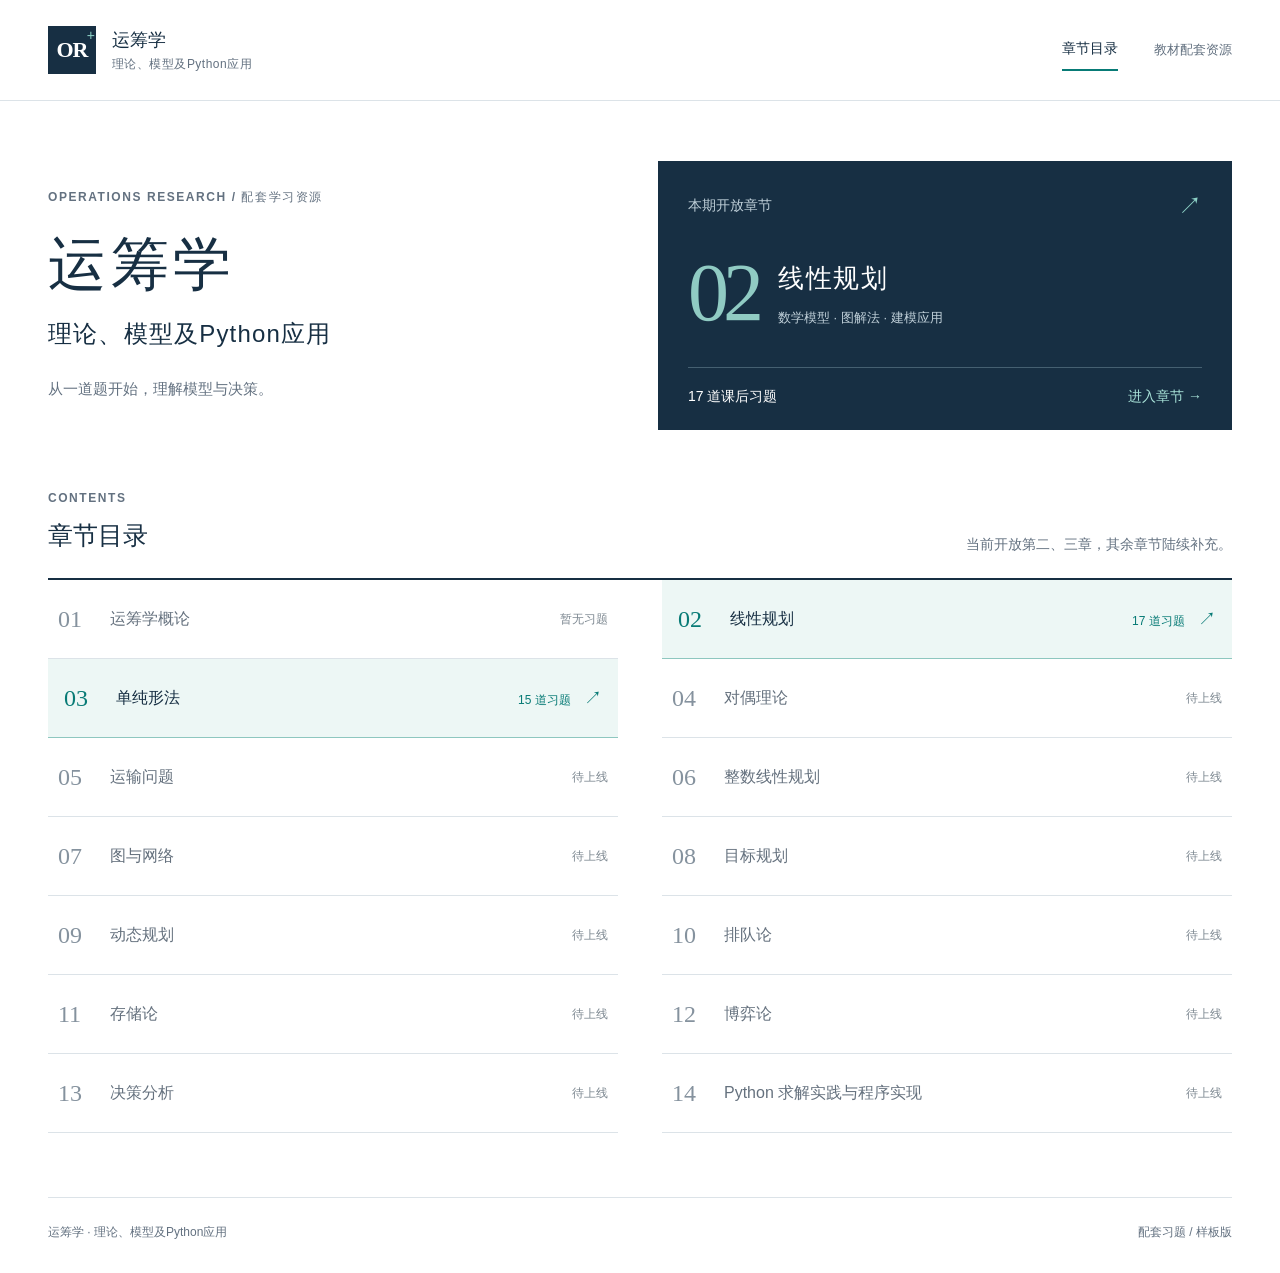
==== index.html @ 6470494b "发布运筹学教材网站初始版本" ====
<!doctype html><html lang="zh-CN"><head><meta charset="UTF-8"><meta name="viewport" content="width=device-width,initial-scale=1"><meta name="description" content="《运筹学 理论、模型及Python应用》配套习题，按章节阅读题目与数学模型。"><title>章节目录 · 运筹学配套学习资源</title><link rel="stylesheet" href="styles.css"><link rel="icon" href="favicon.svg" type="image/svg+xml"></head><body><a class="skip-link" href="#main">跳至正文</a><header class="site-header"><a class="brand" href="index.html" aria-label="返回教材首页"><span class="brand-symbol">OR<span>+</span></span><span class="brand-name">运筹学<span>理论、模型及Python应用</span></span></a><nav aria-label="主导航"><a href="index.html">章节目录</a><span class="edition">教材配套资源</span></nav></header><main id="main" class="home"><section class="intro"><div><p class="eyebrow">OPERATIONS RESEARCH / 配套学习资源</p><h1>运筹学</h1><p class="book-subtitle">理论、模型及Python应用</p><p class="intro-note">从一道题开始，理解模型与决策。</p></div><a class="featured" href="chapter-02.html"><div class="featured-top"><span>本期开放章节</span><span aria-hidden="true">↗</span></div><div class="featured-title"><span class="featured-number">02</span><div><h2>线性规划</h2><p>数学模型 · 图解法 · 建模应用</p></div></div><div class="featured-bottom"><span>17 道课后习题</span><span>进入章节 →</span></div></a></section><section class="catalog" aria-labelledby="catalog-title"><div class="section-heading"><div><span class="eyebrow">CONTENTS</span><h2 id="catalog-title">章节目录</h2></div><p>当前开放第二、三章，其余章节陆续补充。</p></div><div class="chapter-list"><div class="chapter-row unavailable"><span class="chapter-number">01</span><span class="chapter-name">运筹学概论</span><span class="row-status">暂无习题</span></div><a class="chapter-row available" href="chapter-02.html"><span class="chapter-number">02</span><span class="chapter-name">线性规划</span><span class="row-status">17 道习题 <span aria-hidden="true">↗</span></span></a><a class="chapter-row available" href="chapter-03.html"><span class="chapter-number">03</span><span class="chapter-name">单纯形法</span><span class="row-status">15 道习题 <span aria-hidden="true">↗</span></span></a><div class="chapter-row unavailable"><span class="chapter-number">04</span><span class="chapter-name">对偶理论</span><span class="row-status">待上线</span></div><div class="chapter-row unavailable"><span class="chapter-number">05</span><span class="chapter-name">运输问题</span><span class="row-status">待上线</span></div><div class="chapter-row unavailable"><span class="chapter-number">06</span><span class="chapter-name">整数线性规划</span><span class="row-status">待上线</span></div><div class="chapter-row unavailable"><span class="chapter-number">07</span><span class="chapter-name">图与网络</span><span class="row-status">待上线</span></div><div class="chapter-row unavailable"><span class="chapter-number">08</span><span class="chapter-name">目标规划</span><span class="row-status">待上线</span></div><div class="chapter-row unavailable"><span class="chapter-number">09</span><span class="chapter-name">动态规划</span><span class="row-status">待上线</span></div><div class="chapter-row unavailable"><span class="chapter-number">10</span><span class="chapter-name">排队论</span><span class="row-status">待上线</span></div><div class="chapter-row unavailable"><span class="chapter-number">11</span><span class="chapter-name">存储论</span><span class="row-status">待上线</span></div><div class="chapter-row unavailable"><span class="chapter-number">12</span><span class="chapter-name">博弈论</span><span class="row-status">待上线</span></div><div class="chapter-row unavailable"><span class="chapter-number">13</span><span class="chapter-name">决策分析</span><span class="row-status">待上线</span></div><div class="chapter-row unavailable"><span class="chapter-number">14</span><span class="chapter-name">Python 求解实践与程序实现</span><span class="row-status">待上线</span></div></div></section></main><footer class="site-footer"><span>运筹学 · 理论、模型及Python应用</span><span>配套习题 / 样板版</span></footer></body></html>
---- styles.css ----
:root{--ink:#172f43;--muted:#637180;--accent:#087b76;--line:#dce3e8;--surface:#f3f6f8;--paper:#fff;font-family:Inter,"Segoe UI","Microsoft YaHei","PingFang SC",sans-serif;color:var(--ink);background:var(--paper);font-synthesis:none;line-height:1.65}*{box-sizing:border-box}body{margin:0}a{color:inherit;text-decoration:none}button,select{font:inherit}a:focus-visible,select:focus-visible,[tabindex]:focus-visible{outline:3px solid #16a49a;outline-offset:5px}::selection{background:#d3eee9}p,h1,h2{margin:0}a,select{-webkit-tap-highlight-color:transparent}[hidden]{display:none!important}.skip-link{position:fixed;top:-100px;left:20px;z-index:100;background:var(--ink);color:white;padding:12px}.skip-link:focus{top:12px}.site-header{max-width:1280px;margin:auto;padding:26px 48px;display:flex;align-items:center;justify-content:space-between;border-bottom:1px solid var(--line);gap:20px}.brand{display:flex;align-items:center;gap:16px}.brand-symbol{background:var(--ink);color:white;width:48px;height:48px;display:flex;align-items:center;justify-content:center;position:relative;font:bold 22px Georgia,serif;letter-spacing:-1px}.brand-symbol>span{position:absolute;right:2px;top:1px;color:#8dd2c7;font:14px sans-serif}.brand-name{font-size:18px;font-weight:700;line-height:1.45}.brand-name>span{display:block;font-size:12px;letter-spacing:.04em;font-weight:400;color:var(--muted);margin-top:3px}.site-header nav{display:flex;align-items:center;gap:36px;font-size:14px}.site-header nav a{padding:8px 0;border-bottom:2px solid var(--accent)}.edition{color:var(--muted);font-size:13px}.home,.chapter-page{max-width:1184px;padding:0 0 64px;margin:auto}.intro{padding:60px 0 54px;display:grid;grid-template-columns:1fr 1fr;gap:68px;align-items:center}.eyebrow{font-size:12px;font-weight:600;letter-spacing:.13em;color:var(--muted)}.intro h1{font-size:58px;letter-spacing:.08em;font-family:"Songti SC","SimSun",serif;line-height:1.2;margin:22px 0 14px}.book-subtitle{font-size:24px;letter-spacing:.05em}.intro-note{margin-top:24px;color:var(--muted);font-size:15px}.featured{background:var(--ink);color:white;padding:25px 30px 22px;display:block;transition:background .2s,transform .2s}.featured:hover{background:#213f55;transform:translateY(-2px)}.featured-top,.featured-bottom{display:flex;justify-content:space-between;align-items:center;font-size:14px}.featured-top{color:#c0d0d9}.featured-top>span:last-child{font-size:24px;color:#8dd2c7}.featured-title{display:flex;gap:24px;align-items:center;padding:26px 0 33px}.featured-number{font:96px/1 Georgia,serif;color:#90cbc3;letter-spacing:-6px}.featured h2{font-size:29px;letter-spacing:.06em}.featured-title p{font-size:13px;color:#c0d0d9;margin-top:7px}.featured-bottom{border-top:1px solid #456071;padding-top:17px}.featured-bottom>span:last-child{color:#a8e2d8}.section-heading{display:flex;align-items:flex-end;justify-content:space-between;margin-bottom:22px;gap:20px}.section-heading h2{font-size:25px;margin-top:5px}.section-heading p{font-size:14px;color:var(--muted)}.chapter-list{display:grid;grid-template-columns:1fr 1fr;border-top:2px solid var(--ink);column-gap:44px}.chapter-row{display:flex;align-items:center;gap:20px;min-height:79px;border-bottom:1px solid var(--line);padding:18px 10px;line-height:1.4}.chapter-number{font:24px Georgia,serif;color:#85929e;min-width:32px}.chapter-name{font-size:16px;flex:1}.row-status{font-size:12px;color:#7d8891;white-space:nowrap}.available{background:#edf7f5;border-bottom-color:#8ec7bf;padding-left:16px;padding-right:16px}.available .chapter-number,.available .row-status{color:var(--accent)}.available .chapter-name{font-weight:700}.available:hover{background:#e0f0ec}.row-status>span{margin-left:10px;font-size:18px}.unavailable{color:#65717e}.site-footer{max-width:1184px;margin:auto;border-top:1px solid var(--line);padding:25px 0 30px;display:flex;justify-content:space-between;gap:20px;font-size:12px;color:var(--muted)}.breadcrumb{display:flex;gap:14px;font-size:13px;color:var(--muted);padding-top:25px}.breadcrumb a:hover{color:var(--accent)}.chapter-intro{display:flex;justify-content:space-between;align-items:center;padding:28px 0 30px;border-bottom:2px solid var(--ink);margin-bottom:34px}.chapter-intro h1{font-size:40px;letter-spacing:.07em;line-height:1.4;margin:9px 0}.chapter-intro p:last-child{font-size:14px;color:var(--muted)}.chapter-intro p>span{margin:0 9px}.chapter-watermark{font:104px/1 Georgia,serif;color:#dee7ea;letter-spacing:-5px;padding-right:16px}.reading-layout{display:grid;grid-template-columns:248px minmax(0,1fr);gap:46px;align-items:start}.exercise-sidebar{position:sticky;top:24px;background:var(--surface);padding:22px 14px 15px}.sidebar-heading{display:flex;align-items:center;justify-content:space-between;padding:0 10px 17px;border-bottom:1px solid var(--line);margin-bottom:10px}.sidebar-heading h2{font-size:15px}.sidebar-heading>span{font-size:12px;color:var(--muted)}.exercise-sidebar nav{display:grid;gap:2px;max-height:calc(100vh - 160px);overflow-y:auto}.exercise-sidebar a{display:flex;align-items:center;gap:12px;font-size:14px;padding:9px 10px;border-left:2px solid transparent}.exercise-sidebar a>span{font-size:12px;color:#7a8791;font-variant-numeric:tabular-nums}.exercise-sidebar a:hover{background:#e8eef0}.exercise-sidebar a.active{background:white;border-left-color:var(--accent);color:var(--accent);font-weight:600}.exercise-sidebar a.active>span{color:var(--accent)}.reading-main{min-width:0;scroll-margin-top:28px}.question-heading{padding:4px 0 25px;border-bottom:1px solid var(--line)}.question-heading h2{font-size:25px;line-height:1.6;margin-top:10px;letter-spacing:.01em}.question-heading h2>span{font-size:14px;color:var(--accent);background:#eaf5f2;padding:5px 9px;margin-right:14px;vertical-align:middle;font-weight:500;white-space:nowrap}.question-body{padding:22px 0 26px;font-size:17px;line-height:1.95;overflow-wrap:break-word}.question-body p{margin-bottom:18px}.question-body p:last-child{margin-bottom:0}.math-inline{display:inline-block;vertical-align:middle;max-width:100%}.math-display{display:block;text-align:center;margin:18px 0;overflow-x:auto;overflow-y:hidden;padding:14px 12px;background:#f7f9fa;max-width:100%;font-size:1em}.math-display>span{display:inline-block;min-width:max-content}.math mjx-container{margin:0!important}.math-inline svg{max-width:100%}.table-scroll{overflow:auto;margin:26px 0;max-width:100%;border:1px solid var(--line);border-radius:3px}.table-scroll table{border-collapse:collapse;width:100%;min-width:440px;font-size:14px;line-height:1.7}.table-scroll caption{text-align:left;font-weight:600;padding:14px 17px;background:#f0f4f6;border-bottom:1px solid var(--line);color:var(--ink);caption-side:top}.table-scroll th{text-align:left;background:#f7f9fa;font-weight:600}.table-scroll th,.table-scroll td{padding:12px 15px;border-bottom:1px solid var(--line);min-width:80px}.table-scroll tr:last-child td{border-bottom:0}.table-scroll tbody tr:nth-child(even){background:#fbfcfd}.answer-pending{padding:22px 24px;background:var(--surface);display:flex;gap:16px;align-items:center;border-left:3px solid #c3d1d9;margin:12px 0 28px}.answer-pending strong{font-size:15px;font-weight:600}.answer-pending p{font-size:13px;color:var(--muted);margin-top:3px}.answer-icon{font-size:28px;color:#8094a2;line-height:1}.question-pagination{border-top:1px solid var(--line);padding-top:24px;display:grid;grid-template-columns:1fr auto 1fr;align-items:center;font-size:14px;gap:15px}.question-pagination a{padding:10px 16px;border:1px solid var(--line);width:max-content;transition:background .15s}.question-pagination a:hover{background:var(--ink);color:white}.question-pagination #previous{grid-column:1}.question-pagination #position{grid-column:2;color:var(--muted);font-size:13px;grid-row:1}.question-pagination #next{grid-column:3;justify-self:end;grid-row:1}.mobile-jump{display:none}.question:not([hidden])~.question:not([hidden]){margin-top:50px}@media(min-width:1500px){.home,.chapter-page,.site-footer{max-width:1200px}}@media(max-width:1280px){.home,.chapter-page,.site-footer{margin-left:48px;margin-right:48px}.intro{gap:36px}.featured-number{font-size:82px}.featured h2{font-size:26px}.featured-title{gap:20px}.reading-layout{gap:32px}}@media(max-width:900px){.site-header{padding:20px 28px}.home,.chapter-page,.site-footer{margin-left:28px;margin-right:28px}.intro{gap:28px}.intro h1{font-size:46px}.book-subtitle{font-size:19px}.featured{padding:20px}.featured-number{font-size:62px}.featured h2{font-size:22px}.featured-title{gap:18px}.featured-title p{max-width:140px}.chapter-list{column-gap:26px}.reading-layout{grid-template-columns:200px minmax(0,1fr);gap:25px}.exercise-sidebar{padding:18px 8px}.exercise-sidebar a{font-size:13px;padding:10px 7px;gap:8px}.question-heading h2{font-size:22px}.question-heading h2>span{display:block;width:max-content;margin:0 0 10px}}@media(max-width:680px){.site-header{padding:18px 20px;gap:12px}.brand{gap:10px}.brand-symbol{width:40px;height:40px;font-size:20px}.brand-name{font-size:16px}.brand-name>span{font-size:11px;letter-spacing:0}.site-header nav{gap:0;font-size:13px}.edition{display:none}.home,.chapter-page,.site-footer{margin-left:20px;margin-right:20px}.intro{grid-template-columns:1fr;padding:32px 0;gap:28px}.eyebrow{font-size:11px;letter-spacing:.08em}.intro h1{font-size:45px;margin-top:17px;margin-bottom:12px}.book-subtitle{font-size:20px}.intro-note{margin-top:16px;font-size:14px}.featured{padding:21px 24px}.featured-title{padding:16px 0 23px;gap:25px}.featured-number{font-size:74px}.featured-title p{max-width:none}.featured h2{font-size:27px}.featured-top,.featured-bottom{font-size:13px}.section-heading{display:block;margin-top:5px}.section-heading h2{font-size:23px}.section-heading p{font-size:13px;margin-top:9px}.chapter-list{grid-template-columns:1fr}.chapter-row{min-height:74px;gap:16px}.chapter-name{font-size:15px}.site-footer{flex-direction:column;gap:5px;padding:22px 0}.chapter-intro{padding:23px 0;margin-bottom:22px}.chapter-intro h1{font-size:32px}.chapter-watermark{font-size:82px}.reading-layout{display:block}.exercise-sidebar{display:none}.mobile-jump{display:flex;align-items:center;gap:15px;margin:0 0 24px;padding:13px 15px;background:var(--surface)}.mobile-jump label{font-size:13px;white-space:nowrap;color:var(--muted)}.mobile-jump select{min-width:0;width:100%;background:white;color:var(--ink);border:1px solid #bdccd5;padding:10px 9px;border-radius:3px;font-size:14px}.question-heading h2{font-size:23px}.question-heading h2>span{display:inline-block;font-size:12px;margin:0 10px 0 0;padding:4px 7px}.question-heading{padding-bottom:19px}.question-body{font-size:16px;padding-top:22px;line-height:1.95}.math-display{padding:14px 5px;font-size:.94em}.table-scroll{margin:22px 0}.table-scroll th,.table-scroll td{padding:11px 13px}.answer-pending{padding:17px 18px}.question-pagination a{padding:10px 12px}.home,.chapter-page{padding-bottom:42px}}@media(prefers-reduced-motion:reduce){*{transition:none!important;scroll-behavior:auto!important}}@media print{.site-header,.site-footer,.exercise-sidebar,.mobile-jump,.question-pagination,.breadcrumb,.skip-link{display:none!important}.chapter-page{margin:0}.reading-layout{display:block}.question[hidden]{display:block!important}.question{break-before:page}.math-display{background:none}.table-scroll{overflow:visible}.chapter-intro{border:0}.answer-pending{display:none}}
.exercise-figure{margin:24px 0;text-align:center}.exercise-figure img{display:block;width:100%;max-width:520px;height:auto;margin:auto}.exercise-figure figcaption{font-size:14px;color:var(--muted);margin-top:12px}.table-scroll td[rowspan]{vertical-align:middle}.table-scroll th{font-weight:600}
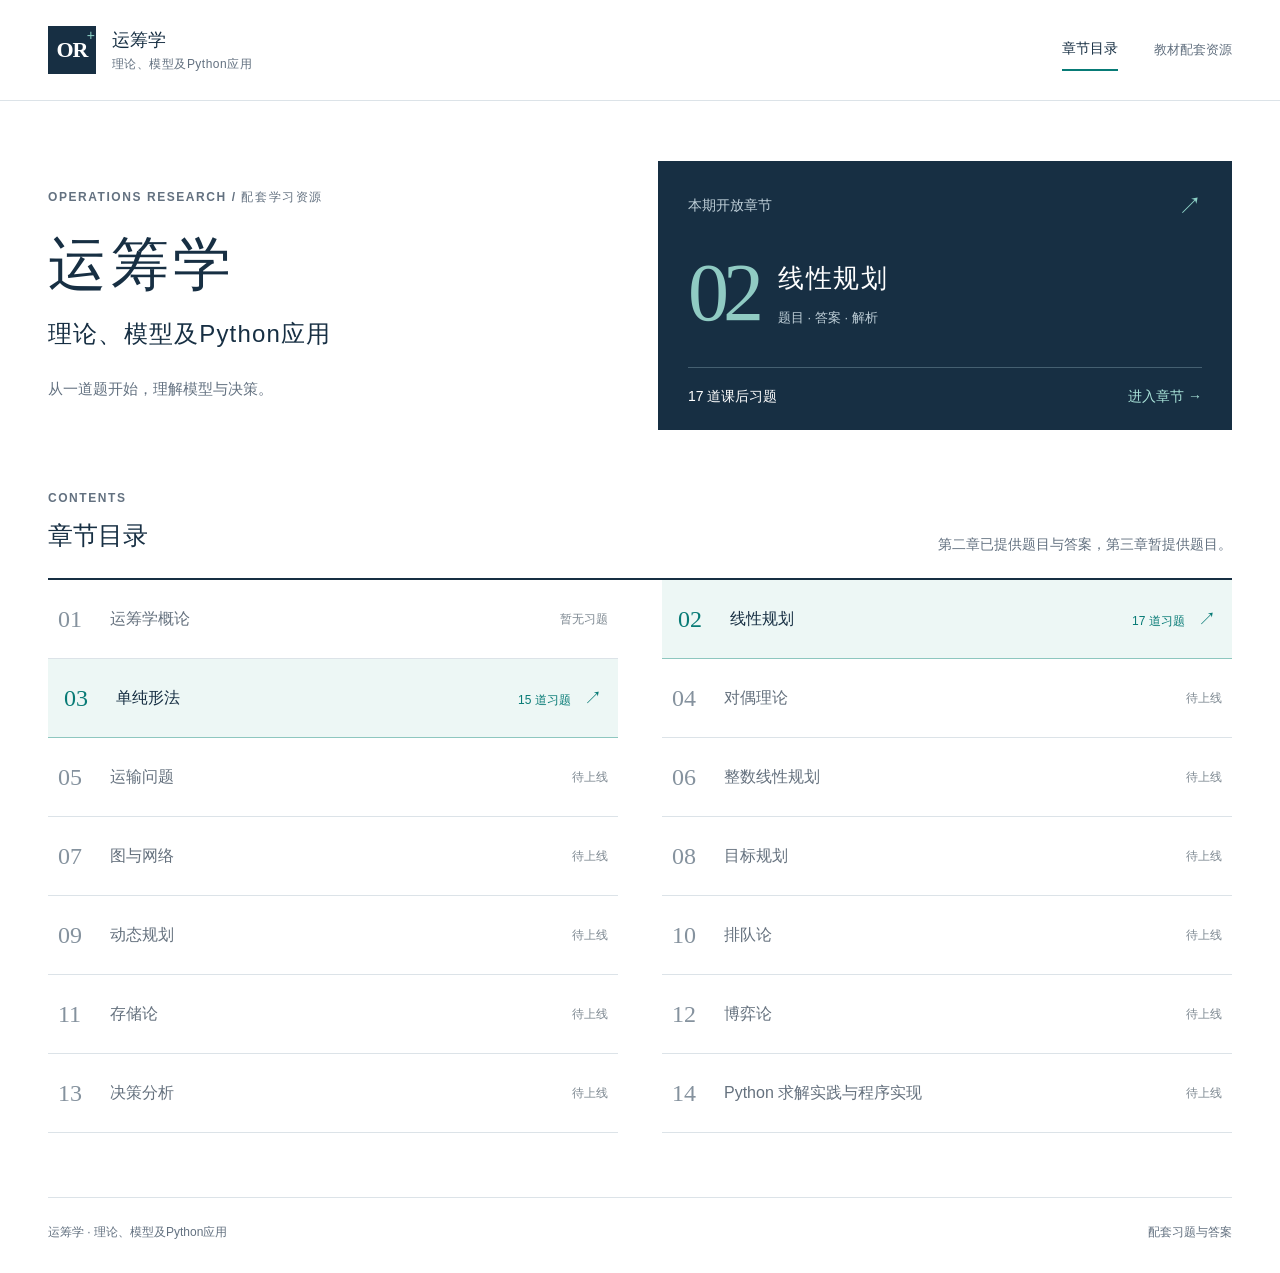
==== commit 26a7d88e: "Add files via upload" ====
--- a/index.html
+++ b/index.html
@@ -1 +1 @@
-<!doctype html><html lang="zh-CN"><head><meta charset="UTF-8"><meta name="viewport" content="width=device-width,initial-scale=1"><meta name="description" content="《运筹学 理论、模型及Python应用》配套习题，按章节阅读题目与数学模型。"><title>章节目录 · 运筹学配套学习资源</title><link rel="stylesheet" href="styles.css"><link rel="icon" href="favicon.svg" type="image/svg+xml"></head><body><a class="skip-link" href="#main">跳至正文</a><header class="site-header"><a class="brand" href="index.html" aria-label="返回教材首页"><span class="brand-symbol">OR<span>+</span></span><span class="brand-name">运筹学<span>理论、模型及Python应用</span></span></a><nav aria-label="主导航"><a href="index.html">章节目录</a><span class="edition">教材配套资源</span></nav></header><main id="main" class="home"><section class="intro"><div><p class="eyebrow">OPERATIONS RESEARCH / 配套学习资源</p><h1>运筹学</h1><p class="book-subtitle">理论、模型及Python应用</p><p class="intro-note">从一道题开始，理解模型与决策。</p></div><a class="featured" href="chapter-02.html"><div class="featured-top"><span>本期开放章节</span><span aria-hidden="true">↗</span></div><div class="featured-title"><span class="featured-number">02</span><div><h2>线性规划</h2><p>数学模型 · 图解法 · 建模应用</p></div></div><div class="featured-bottom"><span>17 道课后习题</span><span>进入章节 →</span></div></a></section><section class="catalog" aria-labelledby="catalog-title"><div class="section-heading"><div><span class="eyebrow">CONTENTS</span><h2 id="catalog-title">章节目录</h2></div><p>当前开放第二、三章，其余章节陆续补充。</p></div><div class="chapter-list"><div class="chapter-row unavailable"><span class="chapter-number">01</span><span class="chapter-name">运筹学概论</span><span class="row-status">暂无习题</span></div><a class="chapter-row available" href="chapter-02.html"><span class="chapter-number">02</span><span class="chapter-name">线性规划</span><span class="row-status">17 道习题 <span aria-hidden="true">↗</span></span></a><a class="chapter-row available" href="chapter-03.html"><span class="chapter-number">03</span><span class="chapter-name">单纯形法</span><span class="row-status">15 道习题 <span aria-hidden="true">↗</span></span></a><div class="chapter-row unavailable"><span class="chapter-number">04</span><span class="chapter-name">对偶理论</span><span class="row-status">待上线</span></div><div class="chapter-row unavailable"><span class="chapter-number">05</span><span class="chapter-name">运输问题</span><span class="row-status">待上线</span></div><div class="chapter-row unavailable"><span class="chapter-number">06</span><span class="chapter-name">整数线性规划</span><span class="row-status">待上线</span></div><div class="chapter-row unavailable"><span class="chapter-number">07</span><span class="chapter-name">图与网络</span><span class="row-status">待上线</span></div><div class="chapter-row unavailable"><span class="chapter-number">08</span><span class="chapter-name">目标规划</span><span class="row-status">待上线</span></div><div class="chapter-row unavailable"><span class="chapter-number">09</span><span class="chapter-name">动态规划</span><span class="row-status">待上线</span></div><div class="chapter-row unavailable"><span class="chapter-number">10</span><span class="chapter-name">排队论</span><span class="row-status">待上线</span></div><div class="chapter-row unavailable"><span class="chapter-number">11</span><span class="chapter-name">存储论</span><span class="row-status">待上线</span></div><div class="chapter-row unavailable"><span class="chapter-number">12</span><span class="chapter-name">博弈论</span><span class="row-status">待上线</span></div><div class="chapter-row unavailable"><span class="chapter-number">13</span><span class="chapter-name">决策分析</span><span class="row-status">待上线</span></div><div class="chapter-row unavailable"><span class="chapter-number">14</span><span class="chapter-name">Python 求解实践与程序实现</span><span class="row-status">待上线</span></div></div></section></main><footer class="site-footer"><span>运筹学 · 理论、模型及Python应用</span><span>配套习题 / 样板版</span></footer></body></html>+<!doctype html><html lang="zh-CN"><head><meta charset="UTF-8"><meta name="viewport" content="width=device-width,initial-scale=1"><meta name="description" content="《运筹学 理论、模型及Python应用》配套习题与答案解析。"><title>章节目录 · 运筹学配套学习资源</title><link rel="stylesheet" href="styles.css"><link rel="icon" href="favicon.svg" type="image/svg+xml"></head><body><a class="skip-link" href="#main">跳至正文</a><header class="site-header"><a class="brand" href="index.html" aria-label="返回教材首页"><span class="brand-symbol">OR<span>+</span></span><span class="brand-name">运筹学<span>理论、模型及Python应用</span></span></a><nav aria-label="主导航"><a href="index.html">章节目录</a><span class="edition">教材配套资源</span></nav></header><main id="main" class="home"><section class="intro"><div><p class="eyebrow">OPERATIONS RESEARCH / 配套学习资源</p><h1>运筹学</h1><p class="book-subtitle">理论、模型及Python应用</p><p class="intro-note">从一道题开始，理解模型与决策。</p></div><a class="featured" href="chapter-02.html"><div class="featured-top"><span>本期开放章节</span><span aria-hidden="true">↗</span></div><div class="featured-title"><span class="featured-number">02</span><div><h2>线性规划</h2><p>题目 · 答案 · 解析</p></div></div><div class="featured-bottom"><span>17 道课后习题</span><span>进入章节 →</span></div></a></section><section class="catalog" aria-labelledby="catalog-title"><div class="section-heading"><div><span class="eyebrow">CONTENTS</span><h2 id="catalog-title">章节目录</h2></div><p>第二章已提供题目与答案，第三章暂提供题目。</p></div><div class="chapter-list"><div class="chapter-row unavailable"><span class="chapter-number">01</span><span class="chapter-name">运筹学概论</span><span class="row-status">暂无习题</span></div><a class="chapter-row available" href="chapter-02.html"><span class="chapter-number">02</span><span class="chapter-name">线性规划</span><span class="row-status">17 道习题 <span aria-hidden="true">↗</span></span></a><a class="chapter-row available" href="chapter-03.html"><span class="chapter-number">03</span><span class="chapter-name">单纯形法</span><span class="row-status">15 道习题 <span aria-hidden="true">↗</span></span></a><div class="chapter-row unavailable"><span class="chapter-number">04</span><span class="chapter-name">对偶理论</span><span class="row-status">待上线</span></div><div class="chapter-row unavailable"><span class="chapter-number">05</span><span class="chapter-name">运输问题</span><span class="row-status">待上线</span></div><div class="chapter-row unavailable"><span class="chapter-number">06</span><span class="chapter-name">整数线性规划</span><span class="row-status">待上线</span></div><div class="chapter-row unavailable"><span class="chapter-number">07</span><span class="chapter-name">图与网络</span><span class="row-status">待上线</span></div><div class="chapter-row unavailable"><span class="chapter-number">08</span><span class="chapter-name">目标规划</span><span class="row-status">待上线</span></div><div class="chapter-row unavailable"><span class="chapter-number">09</span><span class="chapter-name">动态规划</span><span class="row-status">待上线</span></div><div class="chapter-row unavailable"><span class="chapter-number">10</span><span class="chapter-name">排队论</span><span class="row-status">待上线</span></div><div class="chapter-row unavailable"><span class="chapter-number">11</span><span class="chapter-name">存储论</span><span class="row-status">待上线</span></div><div class="chapter-row unavailable"><span class="chapter-number">12</span><span class="chapter-name">博弈论</span><span class="row-status">待上线</span></div><div class="chapter-row unavailable"><span class="chapter-number">13</span><span class="chapter-name">决策分析</span><span class="row-status">待上线</span></div><div class="chapter-row unavailable"><span class="chapter-number">14</span><span class="chapter-name">Python 求解实践与程序实现</span><span class="row-status">待上线</span></div></div></section></main><footer class="site-footer"><span>运筹学 · 理论、模型及Python应用</span><span>配套习题与答案</span></footer></body></html>
--- a/styles.css
+++ b/styles.css
@@ -1,2 +1,5 @@
 :root{--ink:#172f43;--muted:#637180;--accent:#087b76;--line:#dce3e8;--surface:#f3f6f8;--paper:#fff;font-family:Inter,"Segoe UI","Microsoft YaHei","PingFang SC",sans-serif;color:var(--ink);background:var(--paper);font-synthesis:none;line-height:1.65}*{box-sizing:border-box}body{margin:0}a{color:inherit;text-decoration:none}button,select{font:inherit}a:focus-visible,select:focus-visible,[tabindex]:focus-visible{outline:3px solid #16a49a;outline-offset:5px}::selection{background:#d3eee9}p,h1,h2{margin:0}a,select{-webkit-tap-highlight-color:transparent}[hidden]{display:none!important}.skip-link{position:fixed;top:-100px;left:20px;z-index:100;background:var(--ink);color:white;padding:12px}.skip-link:focus{top:12px}.site-header{max-width:1280px;margin:auto;padding:26px 48px;display:flex;align-items:center;justify-content:space-between;border-bottom:1px solid var(--line);gap:20px}.brand{display:flex;align-items:center;gap:16px}.brand-symbol{background:var(--ink);color:white;width:48px;height:48px;display:flex;align-items:center;justify-content:center;position:relative;font:bold 22px Georgia,serif;letter-spacing:-1px}.brand-symbol>span{position:absolute;right:2px;top:1px;color:#8dd2c7;font:14px sans-serif}.brand-name{font-size:18px;font-weight:700;line-height:1.45}.brand-name>span{display:block;font-size:12px;letter-spacing:.04em;font-weight:400;color:var(--muted);margin-top:3px}.site-header nav{display:flex;align-items:center;gap:36px;font-size:14px}.site-header nav a{padding:8px 0;border-bottom:2px solid var(--accent)}.edition{color:var(--muted);font-size:13px}.home,.chapter-page{max-width:1184px;padding:0 0 64px;margin:auto}.intro{padding:60px 0 54px;display:grid;grid-template-columns:1fr 1fr;gap:68px;align-items:center}.eyebrow{font-size:12px;font-weight:600;letter-spacing:.13em;color:var(--muted)}.intro h1{font-size:58px;letter-spacing:.08em;font-family:"Songti SC","SimSun",serif;line-height:1.2;margin:22px 0 14px}.book-subtitle{font-size:24px;letter-spacing:.05em}.intro-note{margin-top:24px;color:var(--muted);font-size:15px}.featured{background:var(--ink);color:white;padding:25px 30px 22px;display:block;transition:background .2s,transform .2s}.featured:hover{background:#213f55;transform:translateY(-2px)}.featured-top,.featured-bottom{display:flex;justify-content:space-between;align-items:center;font-size:14px}.featured-top{color:#c0d0d9}.featured-top>span:last-child{font-size:24px;color:#8dd2c7}.featured-title{display:flex;gap:24px;align-items:center;padding:26px 0 33px}.featured-number{font:96px/1 Georgia,serif;color:#90cbc3;letter-spacing:-6px}.featured h2{font-size:29px;letter-spacing:.06em}.featured-title p{font-size:13px;color:#c0d0d9;margin-top:7px}.featured-bottom{border-top:1px solid #456071;padding-top:17px}.featured-bottom>span:last-child{color:#a8e2d8}.section-heading{display:flex;align-items:flex-end;justify-content:space-between;margin-bottom:22px;gap:20px}.section-heading h2{font-size:25px;margin-top:5px}.section-heading p{font-size:14px;color:var(--muted)}.chapter-list{display:grid;grid-template-columns:1fr 1fr;border-top:2px solid var(--ink);column-gap:44px}.chapter-row{display:flex;align-items:center;gap:20px;min-height:79px;border-bottom:1px solid var(--line);padding:18px 10px;line-height:1.4}.chapter-number{font:24px Georgia,serif;color:#85929e;min-width:32px}.chapter-name{font-size:16px;flex:1}.row-status{font-size:12px;color:#7d8891;white-space:nowrap}.available{background:#edf7f5;border-bottom-color:#8ec7bf;padding-left:16px;padding-right:16px}.available .chapter-number,.available .row-status{color:var(--accent)}.available .chapter-name{font-weight:700}.available:hover{background:#e0f0ec}.row-status>span{margin-left:10px;font-size:18px}.unavailable{color:#65717e}.site-footer{max-width:1184px;margin:auto;border-top:1px solid var(--line);padding:25px 0 30px;display:flex;justify-content:space-between;gap:20px;font-size:12px;color:var(--muted)}.breadcrumb{display:flex;gap:14px;font-size:13px;color:var(--muted);padding-top:25px}.breadcrumb a:hover{color:var(--accent)}.chapter-intro{display:flex;justify-content:space-between;align-items:center;padding:28px 0 30px;border-bottom:2px solid var(--ink);margin-bottom:34px}.chapter-intro h1{font-size:40px;letter-spacing:.07em;line-height:1.4;margin:9px 0}.chapter-intro p:last-child{font-size:14px;color:var(--muted)}.chapter-intro p>span{margin:0 9px}.chapter-watermark{font:104px/1 Georgia,serif;color:#dee7ea;letter-spacing:-5px;padding-right:16px}.reading-layout{display:grid;grid-template-columns:248px minmax(0,1fr);gap:46px;align-items:start}.exercise-sidebar{position:sticky;top:24px;background:var(--surface);padding:22px 14px 15px}.sidebar-heading{display:flex;align-items:center;justify-content:space-between;padding:0 10px 17px;border-bottom:1px solid var(--line);margin-bottom:10px}.sidebar-heading h2{font-size:15px}.sidebar-heading>span{font-size:12px;color:var(--muted)}.exercise-sidebar nav{display:grid;gap:2px;max-height:calc(100vh - 160px);overflow-y:auto}.exercise-sidebar a{display:flex;align-items:center;gap:12px;font-size:14px;padding:9px 10px;border-left:2px solid transparent}.exercise-sidebar a>span{font-size:12px;color:#7a8791;font-variant-numeric:tabular-nums}.exercise-sidebar a:hover{background:#e8eef0}.exercise-sidebar a.active{background:white;border-left-color:var(--accent);color:var(--accent);font-weight:600}.exercise-sidebar a.active>span{color:var(--accent)}.reading-main{min-width:0;scroll-margin-top:28px}.question-heading{padding:4px 0 25px;border-bottom:1px solid var(--line)}.question-heading h2{font-size:25px;line-height:1.6;margin-top:10px;letter-spacing:.01em}.question-heading h2>span{font-size:14px;color:var(--accent);background:#eaf5f2;padding:5px 9px;margin-right:14px;vertical-align:middle;font-weight:500;white-space:nowrap}.question-body{padding:22px 0 26px;font-size:17px;line-height:1.95;overflow-wrap:break-word}.question-body p{margin-bottom:18px}.question-body p:last-child{margin-bottom:0}.math-inline{display:inline-block;vertical-align:middle;max-width:100%}.math-display{display:block;text-align:center;margin:18px 0;overflow-x:auto;overflow-y:hidden;padding:14px 12px;background:#f7f9fa;max-width:100%;font-size:1em}.math-display>span{display:inline-block;min-width:max-content}.math mjx-container{margin:0!important}.math-inline svg{max-width:100%}.table-scroll{overflow:auto;margin:26px 0;max-width:100%;border:1px solid var(--line);border-radius:3px}.table-scroll table{border-collapse:collapse;width:100%;min-width:440px;font-size:14px;line-height:1.7}.table-scroll caption{text-align:left;font-weight:600;padding:14px 17px;background:#f0f4f6;border-bottom:1px solid var(--line);color:var(--ink);caption-side:top}.table-scroll th{text-align:left;background:#f7f9fa;font-weight:600}.table-scroll th,.table-scroll td{padding:12px 15px;border-bottom:1px solid var(--line);min-width:80px}.table-scroll tr:last-child td{border-bottom:0}.table-scroll tbody tr:nth-child(even){background:#fbfcfd}.answer-pending{padding:22px 24px;background:var(--surface);display:flex;gap:16px;align-items:center;border-left:3px solid #c3d1d9;margin:12px 0 28px}.answer-pending strong{font-size:15px;font-weight:600}.answer-pending p{font-size:13px;color:var(--muted);margin-top:3px}.answer-icon{font-size:28px;color:#8094a2;line-height:1}.question-pagination{border-top:1px solid var(--line);padding-top:24px;display:grid;grid-template-columns:1fr auto 1fr;align-items:center;font-size:14px;gap:15px}.question-pagination a{padding:10px 16px;border:1px solid var(--line);width:max-content;transition:background .15s}.question-pagination a:hover{background:var(--ink);color:white}.question-pagination #previous{grid-column:1}.question-pagination #position{grid-column:2;color:var(--muted);font-size:13px;grid-row:1}.question-pagination #next{grid-column:3;justify-self:end;grid-row:1}.mobile-jump{display:none}.question:not([hidden])~.question:not([hidden]){margin-top:50px}@media(min-width:1500px){.home,.chapter-page,.site-footer{max-width:1200px}}@media(max-width:1280px){.home,.chapter-page,.site-footer{margin-left:48px;margin-right:48px}.intro{gap:36px}.featured-number{font-size:82px}.featured h2{font-size:26px}.featured-title{gap:20px}.reading-layout{gap:32px}}@media(max-width:900px){.site-header{padding:20px 28px}.home,.chapter-page,.site-footer{margin-left:28px;margin-right:28px}.intro{gap:28px}.intro h1{font-size:46px}.book-subtitle{font-size:19px}.featured{padding:20px}.featured-number{font-size:62px}.featured h2{font-size:22px}.featured-title{gap:18px}.featured-title p{max-width:140px}.chapter-list{column-gap:26px}.reading-layout{grid-template-columns:200px minmax(0,1fr);gap:25px}.exercise-sidebar{padding:18px 8px}.exercise-sidebar a{font-size:13px;padding:10px 7px;gap:8px}.question-heading h2{font-size:22px}.question-heading h2>span{display:block;width:max-content;margin:0 0 10px}}@media(max-width:680px){.site-header{padding:18px 20px;gap:12px}.brand{gap:10px}.brand-symbol{width:40px;height:40px;font-size:20px}.brand-name{font-size:16px}.brand-name>span{font-size:11px;letter-spacing:0}.site-header nav{gap:0;font-size:13px}.edition{display:none}.home,.chapter-page,.site-footer{margin-left:20px;margin-right:20px}.intro{grid-template-columns:1fr;padding:32px 0;gap:28px}.eyebrow{font-size:11px;letter-spacing:.08em}.intro h1{font-size:45px;margin-top:17px;margin-bottom:12px}.book-subtitle{font-size:20px}.intro-note{margin-top:16px;font-size:14px}.featured{padding:21px 24px}.featured-title{padding:16px 0 23px;gap:25px}.featured-number{font-size:74px}.featured-title p{max-width:none}.featured h2{font-size:27px}.featured-top,.featured-bottom{font-size:13px}.section-heading{display:block;margin-top:5px}.section-heading h2{font-size:23px}.section-heading p{font-size:13px;margin-top:9px}.chapter-list{grid-template-columns:1fr}.chapter-row{min-height:74px;gap:16px}.chapter-name{font-size:15px}.site-footer{flex-direction:column;gap:5px;padding:22px 0}.chapter-intro{padding:23px 0;margin-bottom:22px}.chapter-intro h1{font-size:32px}.chapter-watermark{font-size:82px}.reading-layout{display:block}.exercise-sidebar{display:none}.mobile-jump{display:flex;align-items:center;gap:15px;margin:0 0 24px;padding:13px 15px;background:var(--surface)}.mobile-jump label{font-size:13px;white-space:nowrap;color:var(--muted)}.mobile-jump select{min-width:0;width:100%;background:white;color:var(--ink);border:1px solid #bdccd5;padding:10px 9px;border-radius:3px;font-size:14px}.question-heading h2{font-size:23px}.question-heading h2>span{display:inline-block;font-size:12px;margin:0 10px 0 0;padding:4px 7px}.question-heading{padding-bottom:19px}.question-body{font-size:16px;padding-top:22px;line-height:1.95}.math-display{padding:14px 5px;font-size:.94em}.table-scroll{margin:22px 0}.table-scroll th,.table-scroll td{padding:11px 13px}.answer-pending{padding:17px 18px}.question-pagination a{padding:10px 12px}.home,.chapter-page{padding-bottom:42px}}@media(prefers-reduced-motion:reduce){*{transition:none!important;scroll-behavior:auto!important}}@media print{.site-header,.site-footer,.exercise-sidebar,.mobile-jump,.question-pagination,.breadcrumb,.skip-link{display:none!important}.chapter-page{margin:0}.reading-layout{display:block}.question[hidden]{display:block!important}.question{break-before:page}.math-display{background:none}.table-scroll{overflow:visible}.chapter-intro{border:0}.answer-pending{display:none}}
 .exercise-figure{margin:24px 0;text-align:center}.exercise-figure img{display:block;width:100%;max-width:520px;height:auto;margin:auto}.exercise-figure figcaption{font-size:14px;color:var(--muted);margin-top:12px}.table-scroll td[rowspan]{vertical-align:middle}.table-scroll th{font-weight:600}
+.answer-panel{margin:12px 0 30px;border:1px solid #b9d7d2;border-left:4px solid var(--accent);background:#f5faf9}.answer-panel summary{display:flex;align-items:center;justify-content:space-between;gap:18px;padding:18px 22px;cursor:pointer;list-style:none;color:var(--ink);user-select:none}.answer-panel summary::-webkit-details-marker{display:none}.answer-panel summary::after{content:"＋";font-size:21px;line-height:1;color:var(--accent)}.answer-panel[open] summary::after{content:"－"}.answer-label{font-weight:700}.answer-action{margin-left:auto;font-size:13px;color:var(--muted)}.answer-panel[open] .answer-action{display:none}.answer-body{padding:23px 24px 26px;border-top:1px solid #cfe1de;background:#fff;font-size:16px;line-height:1.9;overflow-wrap:break-word}.answer-body>p{margin:0 0 17px}.answer-body>p:last-child{margin-bottom:0}.answer-body .math-display{background:#f7faf9}.answer-body .table-scroll{margin:22px 0}.table-section td{font-weight:700;background:#eef5f4!important;color:var(--ink)}
+@media(max-width:680px){.answer-panel summary{padding:16px}.answer-body{padding:19px 16px 22px;font-size:15px}.answer-action{font-size:12px}.exercise-figure img{max-width:100%}}
+@media print{.answer-panel{border-color:#aaa}.answer-panel .answer-body{display:block!important}.answer-panel summary{padding-left:0}.answer-panel summary::after,.answer-action{display:none}}
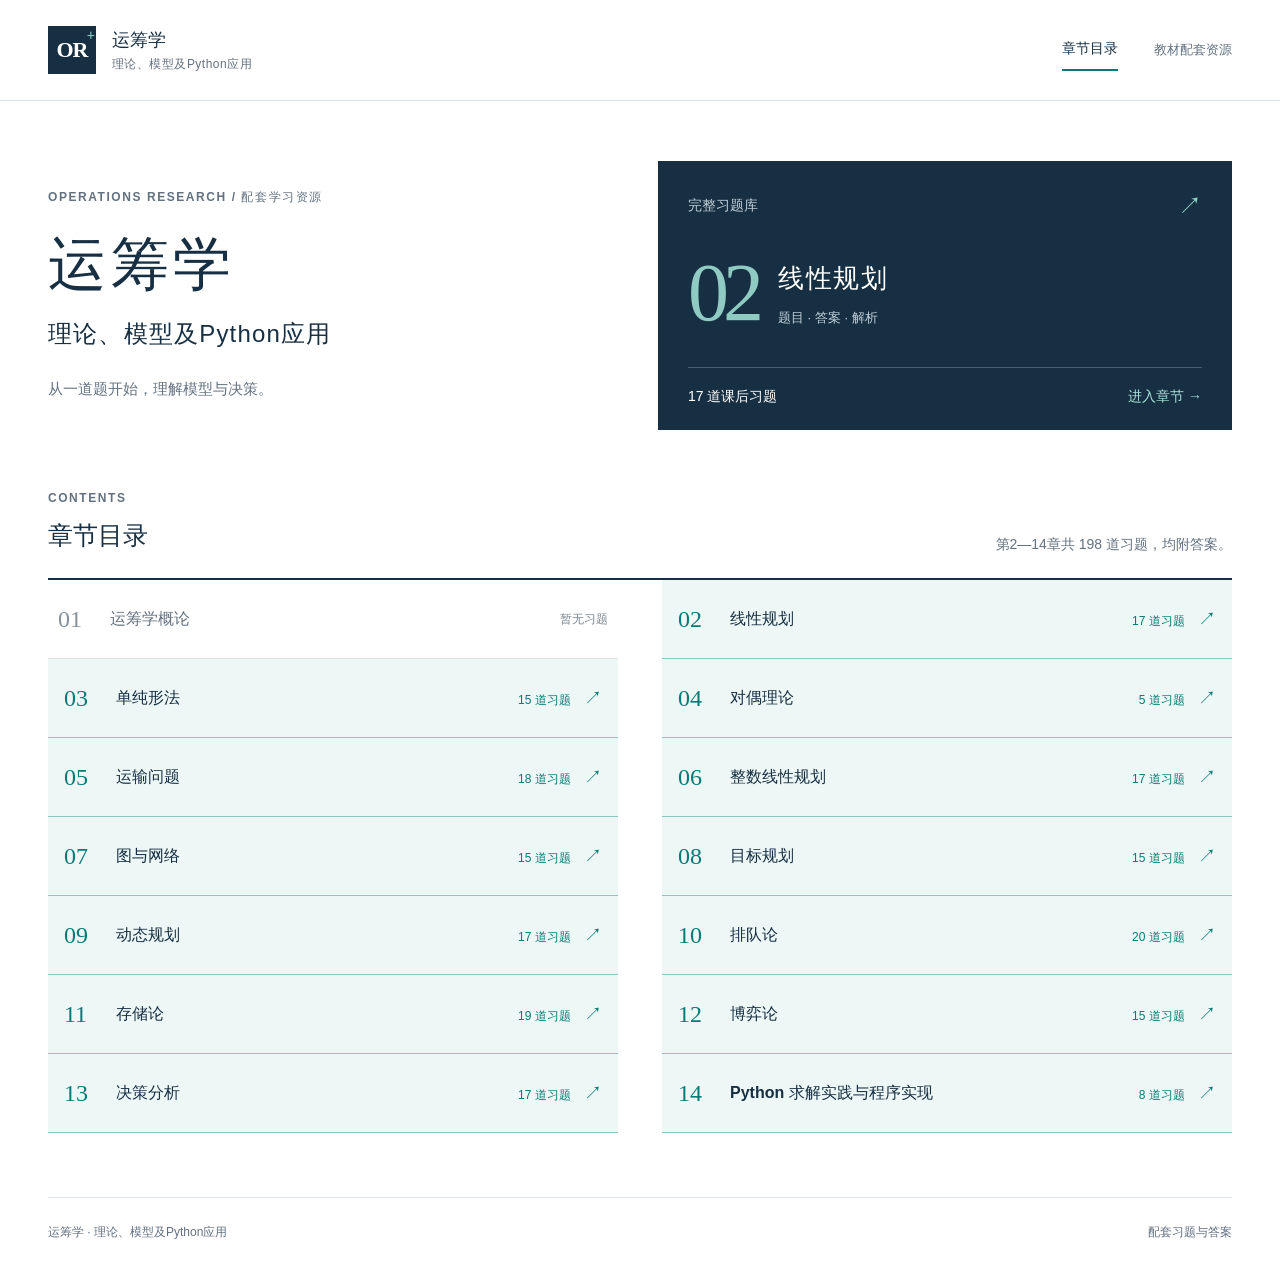
==== commit 5ecbc435: "Publish chapters 2–14 to organization website" ====
--- a/index.html
+++ b/index.html
@@ -1 +1 @@
-<!doctype html><html lang="zh-CN"><head><meta charset="UTF-8"><meta name="viewport" content="width=device-width,initial-scale=1"><meta name="description" content="《运筹学 理论、模型及Python应用》配套习题与答案解析。"><title>章节目录 · 运筹学配套学习资源</title><link rel="stylesheet" href="styles.css"><link rel="icon" href="favicon.svg" type="image/svg+xml"></head><body><a class="skip-link" href="#main">跳至正文</a><header class="site-header"><a class="brand" href="index.html" aria-label="返回教材首页"><span class="brand-symbol">OR<span>+</span></span><span class="brand-name">运筹学<span>理论、模型及Python应用</span></span></a><nav aria-label="主导航"><a href="index.html">章节目录</a><span class="edition">教材配套资源</span></nav></header><main id="main" class="home"><section class="intro"><div><p class="eyebrow">OPERATIONS RESEARCH / 配套学习资源</p><h1>运筹学</h1><p class="book-subtitle">理论、模型及Python应用</p><p class="intro-note">从一道题开始，理解模型与决策。</p></div><a class="featured" href="chapter-02.html"><div class="featured-top"><span>本期开放章节</span><span aria-hidden="true">↗</span></div><div class="featured-title"><span class="featured-number">02</span><div><h2>线性规划</h2><p>题目 · 答案 · 解析</p></div></div><div class="featured-bottom"><span>17 道课后习题</span><span>进入章节 →</span></div></a></section><section class="catalog" aria-labelledby="catalog-title"><div class="section-heading"><div><span class="eyebrow">CONTENTS</span><h2 id="catalog-title">章节目录</h2></div><p>第二章已提供题目与答案，第三章暂提供题目。</p></div><div class="chapter-list"><div class="chapter-row unavailable"><span class="chapter-number">01</span><span class="chapter-name">运筹学概论</span><span class="row-status">暂无习题</span></div><a class="chapter-row available" href="chapter-02.html"><span class="chapter-number">02</span><span class="chapter-name">线性规划</span><span class="row-status">17 道习题 <span aria-hidden="true">↗</span></span></a><a class="chapter-row available" href="chapter-03.html"><span class="chapter-number">03</span><span class="chapter-name">单纯形法</span><span class="row-status">15 道习题 <span aria-hidden="true">↗</span></span></a><div class="chapter-row unavailable"><span class="chapter-number">04</span><span class="chapter-name">对偶理论</span><span class="row-status">待上线</span></div><div class="chapter-row unavailable"><span class="chapter-number">05</span><span class="chapter-name">运输问题</span><span class="row-status">待上线</span></div><div class="chapter-row unavailable"><span class="chapter-number">06</span><span class="chapter-name">整数线性规划</span><span class="row-status">待上线</span></div><div class="chapter-row unavailable"><span class="chapter-number">07</span><span class="chapter-name">图与网络</span><span class="row-status">待上线</span></div><div class="chapter-row unavailable"><span class="chapter-number">08</span><span class="chapter-name">目标规划</span><span class="row-status">待上线</span></div><div class="chapter-row unavailable"><span class="chapter-number">09</span><span class="chapter-name">动态规划</span><span class="row-status">待上线</span></div><div class="chapter-row unavailable"><span class="chapter-number">10</span><span class="chapter-name">排队论</span><span class="row-status">待上线</span></div><div class="chapter-row unavailable"><span class="chapter-number">11</span><span class="chapter-name">存储论</span><span class="row-status">待上线</span></div><div class="chapter-row unavailable"><span class="chapter-number">12</span><span class="chapter-name">博弈论</span><span class="row-status">待上线</span></div><div class="chapter-row unavailable"><span class="chapter-number">13</span><span class="chapter-name">决策分析</span><span class="row-status">待上线</span></div><div class="chapter-row unavailable"><span class="chapter-number">14</span><span class="chapter-name">Python 求解实践与程序实现</span><span class="row-status">待上线</span></div></div></section></main><footer class="site-footer"><span>运筹学 · 理论、模型及Python应用</span><span>配套习题与答案</span></footer></body></html>+<!doctype html><html lang="zh-CN"><head><meta charset="UTF-8"><meta name="viewport" content="width=device-width,initial-scale=1"><meta name="description" content="《运筹学 理论、模型及Python应用》配套习题与答案解析。"><title>章节目录 · 运筹学配套学习资源</title><link rel="stylesheet" href="styles.css"><link rel="icon" href="favicon.svg" type="image/svg+xml"></head><body><a class="skip-link" href="#main">跳至正文</a><header class="site-header"><a class="brand" href="index.html" aria-label="返回教材首页"><span class="brand-symbol">OR<span>+</span></span><span class="brand-name">运筹学<span>理论、模型及Python应用</span></span></a><nav aria-label="主导航"><a href="index.html">章节目录</a><span class="edition">教材配套资源</span></nav></header><main id="main" class="home"><section class="intro"><div><p class="eyebrow">OPERATIONS RESEARCH / 配套学习资源</p><h1>运筹学</h1><p class="book-subtitle">理论、模型及Python应用</p><p class="intro-note">从一道题开始，理解模型与决策。</p></div><a class="featured" href="chapter-02.html"><div class="featured-top"><span>完整习题库</span><span aria-hidden="true">↗</span></div><div class="featured-title"><span class="featured-number">02</span><div><h2>线性规划</h2><p>题目 · 答案 · 解析</p></div></div><div class="featured-bottom"><span>17 道课后习题</span><span>进入章节 →</span></div></a></section><section class="catalog" aria-labelledby="catalog-title"><div class="section-heading"><div><span class="eyebrow">CONTENTS</span><h2 id="catalog-title">章节目录</h2></div><p>第2—14章共 198 道习题，均附答案。</p></div><div class="chapter-list"><div class="chapter-row unavailable"><span class="chapter-number">01</span><span class="chapter-name">运筹学概论</span><span class="row-status">暂无习题</span></div><a class="chapter-row available" href="chapter-02.html"><span class="chapter-number">02</span><span class="chapter-name">线性规划</span><span class="row-status">17 道习题 <span aria-hidden="true">↗</span></span></a><a class="chapter-row available" href="chapter-03.html"><span class="chapter-number">03</span><span class="chapter-name">单纯形法</span><span class="row-status">15 道习题 <span aria-hidden="true">↗</span></span></a><a class="chapter-row available" href="chapter-04.html"><span class="chapter-number">04</span><span class="chapter-name">对偶理论</span><span class="row-status">5 道习题 <span aria-hidden="true">↗</span></span></a><a class="chapter-row available" href="chapter-05.html"><span class="chapter-number">05</span><span class="chapter-name">运输问题</span><span class="row-status">18 道习题 <span aria-hidden="true">↗</span></span></a><a class="chapter-row available" href="chapter-06.html"><span class="chapter-number">06</span><span class="chapter-name">整数线性规划</span><span class="row-status">17 道习题 <span aria-hidden="true">↗</span></span></a><a class="chapter-row available" href="chapter-07.html"><span class="chapter-number">07</span><span class="chapter-name">图与网络</span><span class="row-status">15 道习题 <span aria-hidden="true">↗</span></span></a><a class="chapter-row available" href="chapter-08.html"><span class="chapter-number">08</span><span class="chapter-name">目标规划</span><span class="row-status">15 道习题 <span aria-hidden="true">↗</span></span></a><a class="chapter-row available" href="chapter-09.html"><span class="chapter-number">09</span><span class="chapter-name">动态规划</span><span class="row-status">17 道习题 <span aria-hidden="true">↗</span></span></a><a class="chapter-row available" href="chapter-10.html"><span class="chapter-number">10</span><span class="chapter-name">排队论</span><span class="row-status">20 道习题 <span aria-hidden="true">↗</span></span></a><a class="chapter-row available" href="chapter-11.html"><span class="chapter-number">11</span><span class="chapter-name">存储论</span><span class="row-status">19 道习题 <span aria-hidden="true">↗</span></span></a><a class="chapter-row available" href="chapter-12.html"><span class="chapter-number">12</span><span class="chapter-name">博弈论</span><span class="row-status">15 道习题 <span aria-hidden="true">↗</span></span></a><a class="chapter-row available" href="chapter-13.html"><span class="chapter-number">13</span><span class="chapter-name">决策分析</span><span class="row-status">17 道习题 <span aria-hidden="true">↗</span></span></a><a class="chapter-row available" href="chapter-14.html"><span class="chapter-number">14</span><span class="chapter-name">Python 求解实践与程序实现</span><span class="row-status">8 道习题 <span aria-hidden="true">↗</span></span></a></div></section></main><footer class="site-footer"><span>运筹学 · 理论、模型及Python应用</span><span>配套习题与答案</span></footer></body></html>
--- a/styles.css
+++ b/styles.css
@@ -3,3 +3,18 @@
 .answer-panel{margin:12px 0 30px;border:1px solid #b9d7d2;border-left:4px solid var(--accent);background:#f5faf9}.answer-panel summary{display:flex;align-items:center;justify-content:space-between;gap:18px;padding:18px 22px;cursor:pointer;list-style:none;color:var(--ink);user-select:none}.answer-panel summary::-webkit-details-marker{display:none}.answer-panel summary::after{content:"＋";font-size:21px;line-height:1;color:var(--accent)}.answer-panel[open] summary::after{content:"－"}.answer-label{font-weight:700}.answer-action{margin-left:auto;font-size:13px;color:var(--muted)}.answer-panel[open] .answer-action{display:none}.answer-body{padding:23px 24px 26px;border-top:1px solid #cfe1de;background:#fff;font-size:16px;line-height:1.9;overflow-wrap:break-word}.answer-body>p{margin:0 0 17px}.answer-body>p:last-child{margin-bottom:0}.answer-body .math-display{background:#f7faf9}.answer-body .table-scroll{margin:22px 0}.table-section td{font-weight:700;background:#eef5f4!important;color:var(--ink)}
 @media(max-width:680px){.answer-panel summary{padding:16px}.answer-body{padding:19px 16px 22px;font-size:15px}.answer-action{font-size:12px}.exercise-figure img{max-width:100%}}
 @media print{.answer-panel{border-color:#aaa}.answer-panel .answer-body{display:block!important}.answer-panel summary{padding-left:0}.answer-panel summary::after,.answer-action{display:none}}
+
+/* Pandoc-generated tables, figures and Python listings. */
+.question-body p,.answer-body p{margin:0 0 17px}
+.question-body ul,.question-body ol,.answer-body ul,.answer-body ol{padding-left:1.6em;margin:12px 0 20px}
+.question-body li,.answer-body li{margin:5px 0}
+.question-body figure,.answer-body figure{margin:24px auto;text-align:center}
+.question-body img,.answer-body img{display:block;max-width:min(100%,720px);height:auto;margin:auto}
+.question-body figcaption,.answer-body figcaption{font-size:14px;color:var(--muted);margin-top:10px}
+.sourceCode{max-width:100%;overflow-x:auto;margin:20px 0;border:1px solid var(--line);background:#f7f9fa}
+.sourceCode pre{margin:0;padding:16px 18px;overflow-x:auto;line-height:1.55;font:13px/1.55 Consolas,"Courier New",monospace}
+.sourceCode code{white-space:pre}
+.question-body code:not(.sourceCode code),.answer-body code:not(.sourceCode code){font:0.9em Consolas,"Courier New",monospace;background:#f2f5f6;padding:1px 4px;border-radius:3px}
+.table-scroll caption{caption-side:top;text-align:left;font-size:14px;font-weight:600;color:var(--muted);padding:0 0 8px}
+.table-scroll table{min-width:max-content}
+.math-display{overflow-x:auto}
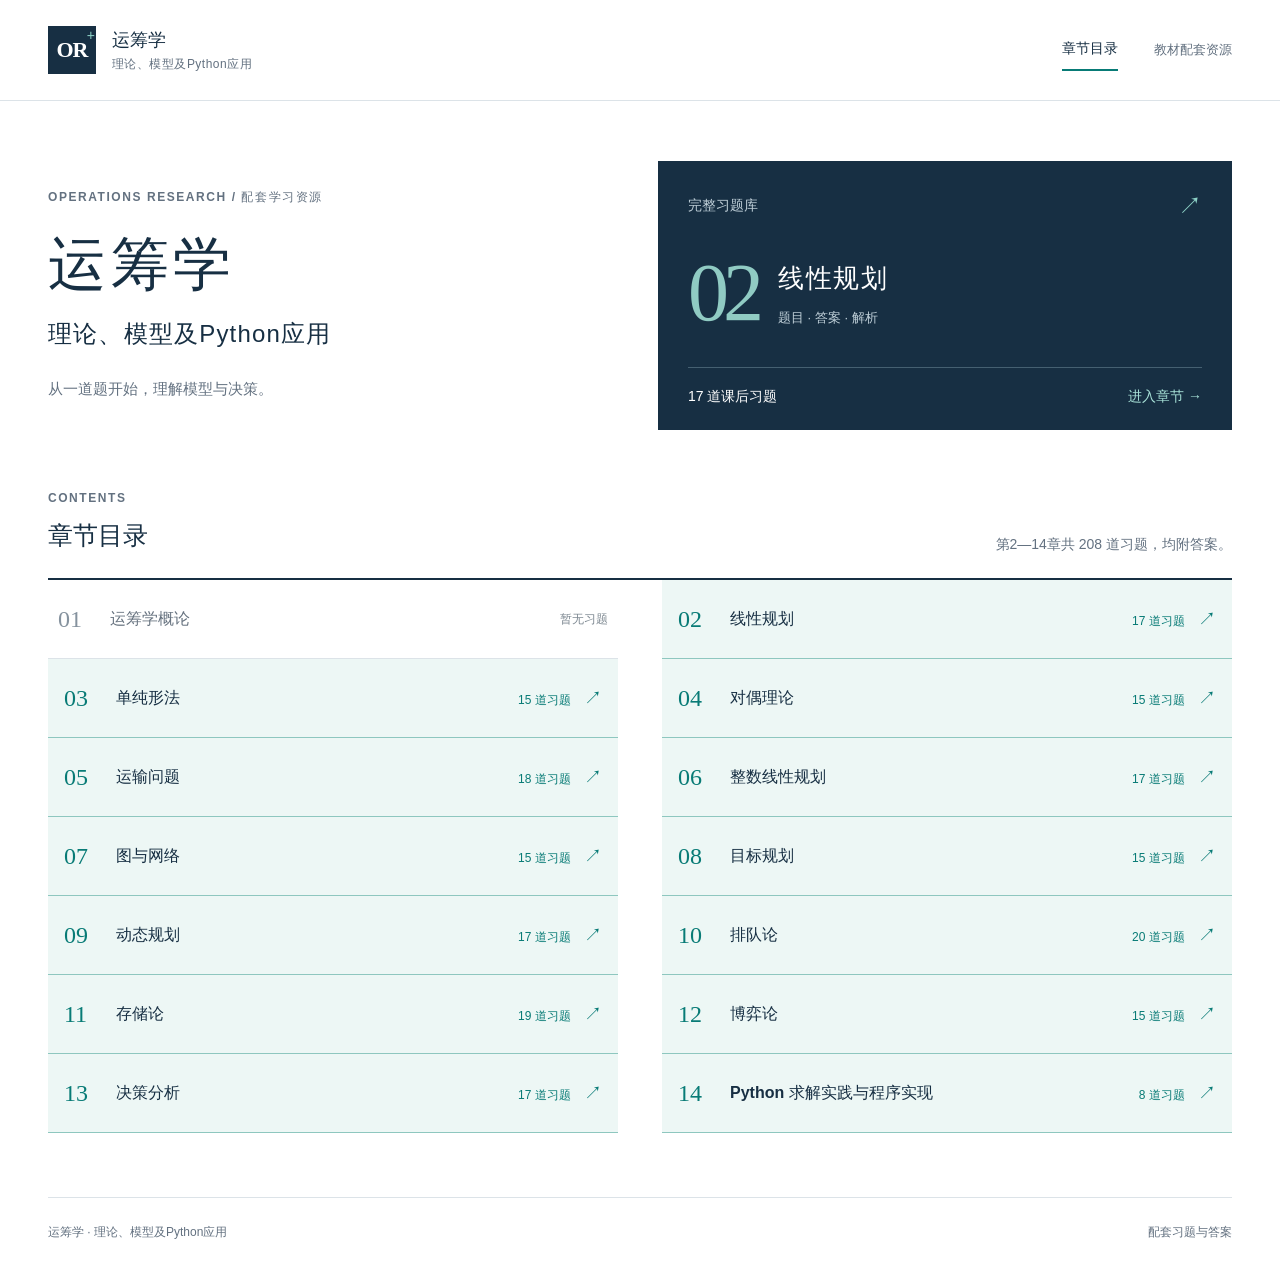
==== commit 9e8c8b4e: "Publish expanded chapter 4 exercises" ====
--- a/index.html
+++ b/index.html
@@ -1 +1 @@
-<!doctype html><html lang="zh-CN"><head><meta charset="UTF-8"><meta name="viewport" content="width=device-width,initial-scale=1"><meta name="description" content="《运筹学 理论、模型及Python应用》配套习题与答案解析。"><title>章节目录 · 运筹学配套学习资源</title><link rel="stylesheet" href="styles.css"><link rel="icon" href="favicon.svg" type="image/svg+xml"></head><body><a class="skip-link" href="#main">跳至正文</a><header class="site-header"><a class="brand" href="index.html" aria-label="返回教材首页"><span class="brand-symbol">OR<span>+</span></span><span class="brand-name">运筹学<span>理论、模型及Python应用</span></span></a><nav aria-label="主导航"><a href="index.html">章节目录</a><span class="edition">教材配套资源</span></nav></header><main id="main" class="home"><section class="intro"><div><p class="eyebrow">OPERATIONS RESEARCH / 配套学习资源</p><h1>运筹学</h1><p class="book-subtitle">理论、模型及Python应用</p><p class="intro-note">从一道题开始，理解模型与决策。</p></div><a class="featured" href="chapter-02.html"><div class="featured-top"><span>完整习题库</span><span aria-hidden="true">↗</span></div><div class="featured-title"><span class="featured-number">02</span><div><h2>线性规划</h2><p>题目 · 答案 · 解析</p></div></div><div class="featured-bottom"><span>17 道课后习题</span><span>进入章节 →</span></div></a></section><section class="catalog" aria-labelledby="catalog-title"><div class="section-heading"><div><span class="eyebrow">CONTENTS</span><h2 id="catalog-title">章节目录</h2></div><p>第2—14章共 198 道习题，均附答案。</p></div><div class="chapter-list"><div class="chapter-row unavailable"><span class="chapter-number">01</span><span class="chapter-name">运筹学概论</span><span class="row-status">暂无习题</span></div><a class="chapter-row available" href="chapter-02.html"><span class="chapter-number">02</span><span class="chapter-name">线性规划</span><span class="row-status">17 道习题 <span aria-hidden="true">↗</span></span></a><a class="chapter-row available" href="chapter-03.html"><span class="chapter-number">03</span><span class="chapter-name">单纯形法</span><span class="row-status">15 道习题 <span aria-hidden="true">↗</span></span></a><a class="chapter-row available" href="chapter-04.html"><span class="chapter-number">04</span><span class="chapter-name">对偶理论</span><span class="row-status">5 道习题 <span aria-hidden="true">↗</span></span></a><a class="chapter-row available" href="chapter-05.html"><span class="chapter-number">05</span><span class="chapter-name">运输问题</span><span class="row-status">18 道习题 <span aria-hidden="true">↗</span></span></a><a class="chapter-row available" href="chapter-06.html"><span class="chapter-number">06</span><span class="chapter-name">整数线性规划</span><span class="row-status">17 道习题 <span aria-hidden="true">↗</span></span></a><a class="chapter-row available" href="chapter-07.html"><span class="chapter-number">07</span><span class="chapter-name">图与网络</span><span class="row-status">15 道习题 <span aria-hidden="true">↗</span></span></a><a class="chapter-row available" href="chapter-08.html"><span class="chapter-number">08</span><span class="chapter-name">目标规划</span><span class="row-status">15 道习题 <span aria-hidden="true">↗</span></span></a><a class="chapter-row available" href="chapter-09.html"><span class="chapter-number">09</span><span class="chapter-name">动态规划</span><span class="row-status">17 道习题 <span aria-hidden="true">↗</span></span></a><a class="chapter-row available" href="chapter-10.html"><span class="chapter-number">10</span><span class="chapter-name">排队论</span><span class="row-status">20 道习题 <span aria-hidden="true">↗</span></span></a><a class="chapter-row available" href="chapter-11.html"><span class="chapter-number">11</span><span class="chapter-name">存储论</span><span class="row-status">19 道习题 <span aria-hidden="true">↗</span></span></a><a class="chapter-row available" href="chapter-12.html"><span class="chapter-number">12</span><span class="chapter-name">博弈论</span><span class="row-status">15 道习题 <span aria-hidden="true">↗</span></span></a><a class="chapter-row available" href="chapter-13.html"><span class="chapter-number">13</span><span class="chapter-name">决策分析</span><span class="row-status">17 道习题 <span aria-hidden="true">↗</span></span></a><a class="chapter-row available" href="chapter-14.html"><span class="chapter-number">14</span><span class="chapter-name">Python 求解实践与程序实现</span><span class="row-status">8 道习题 <span aria-hidden="true">↗</span></span></a></div></section></main><footer class="site-footer"><span>运筹学 · 理论、模型及Python应用</span><span>配套习题与答案</span></footer></body></html>+<!doctype html><html lang="zh-CN"><head><meta charset="UTF-8"><meta name="viewport" content="width=device-width,initial-scale=1"><meta name="description" content="《运筹学 理论、模型及Python应用》配套习题与答案解析。"><title>章节目录 · 运筹学配套学习资源</title><link rel="stylesheet" href="styles.css"><link rel="icon" href="favicon.svg" type="image/svg+xml"></head><body><a class="skip-link" href="#main">跳至正文</a><header class="site-header"><a class="brand" href="index.html" aria-label="返回教材首页"><span class="brand-symbol">OR<span>+</span></span><span class="brand-name">运筹学<span>理论、模型及Python应用</span></span></a><nav aria-label="主导航"><a href="index.html">章节目录</a><span class="edition">教材配套资源</span></nav></header><main id="main" class="home"><section class="intro"><div><p class="eyebrow">OPERATIONS RESEARCH / 配套学习资源</p><h1>运筹学</h1><p class="book-subtitle">理论、模型及Python应用</p><p class="intro-note">从一道题开始，理解模型与决策。</p></div><a class="featured" href="chapter-02.html"><div class="featured-top"><span>完整习题库</span><span aria-hidden="true">↗</span></div><div class="featured-title"><span class="featured-number">02</span><div><h2>线性规划</h2><p>题目 · 答案 · 解析</p></div></div><div class="featured-bottom"><span>17 道课后习题</span><span>进入章节 →</span></div></a></section><section class="catalog" aria-labelledby="catalog-title"><div class="section-heading"><div><span class="eyebrow">CONTENTS</span><h2 id="catalog-title">章节目录</h2></div><p>第2—14章共 208 道习题，均附答案。</p></div><div class="chapter-list"><div class="chapter-row unavailable"><span class="chapter-number">01</span><span class="chapter-name">运筹学概论</span><span class="row-status">暂无习题</span></div><a class="chapter-row available" href="chapter-02.html"><span class="chapter-number">02</span><span class="chapter-name">线性规划</span><span class="row-status">17 道习题 <span aria-hidden="true">↗</span></span></a><a class="chapter-row available" href="chapter-03.html"><span class="chapter-number">03</span><span class="chapter-name">单纯形法</span><span class="row-status">15 道习题 <span aria-hidden="true">↗</span></span></a><a class="chapter-row available" href="chapter-04.html"><span class="chapter-number">04</span><span class="chapter-name">对偶理论</span><span class="row-status">15 道习题 <span aria-hidden="true">↗</span></span></a><a class="chapter-row available" href="chapter-05.html"><span class="chapter-number">05</span><span class="chapter-name">运输问题</span><span class="row-status">18 道习题 <span aria-hidden="true">↗</span></span></a><a class="chapter-row available" href="chapter-06.html"><span class="chapter-number">06</span><span class="chapter-name">整数线性规划</span><span class="row-status">17 道习题 <span aria-hidden="true">↗</span></span></a><a class="chapter-row available" href="chapter-07.html"><span class="chapter-number">07</span><span class="chapter-name">图与网络</span><span class="row-status">15 道习题 <span aria-hidden="true">↗</span></span></a><a class="chapter-row available" href="chapter-08.html"><span class="chapter-number">08</span><span class="chapter-name">目标规划</span><span class="row-status">15 道习题 <span aria-hidden="true">↗</span></span></a><a class="chapter-row available" href="chapter-09.html"><span class="chapter-number">09</span><span class="chapter-name">动态规划</span><span class="row-status">17 道习题 <span aria-hidden="true">↗</span></span></a><a class="chapter-row available" href="chapter-10.html"><span class="chapter-number">10</span><span class="chapter-name">排队论</span><span class="row-status">20 道习题 <span aria-hidden="true">↗</span></span></a><a class="chapter-row available" href="chapter-11.html"><span class="chapter-number">11</span><span class="chapter-name">存储论</span><span class="row-status">19 道习题 <span aria-hidden="true">↗</span></span></a><a class="chapter-row available" href="chapter-12.html"><span class="chapter-number">12</span><span class="chapter-name">博弈论</span><span class="row-status">15 道习题 <span aria-hidden="true">↗</span></span></a><a class="chapter-row available" href="chapter-13.html"><span class="chapter-number">13</span><span class="chapter-name">决策分析</span><span class="row-status">17 道习题 <span aria-hidden="true">↗</span></span></a><a class="chapter-row available" href="chapter-14.html"><span class="chapter-number">14</span><span class="chapter-name">Python 求解实践与程序实现</span><span class="row-status">8 道习题 <span aria-hidden="true">↗</span></span></a></div></section></main><footer class="site-footer"><span>运筹学 · 理论、模型及Python应用</span><span>配套习题与答案</span></footer></body></html>
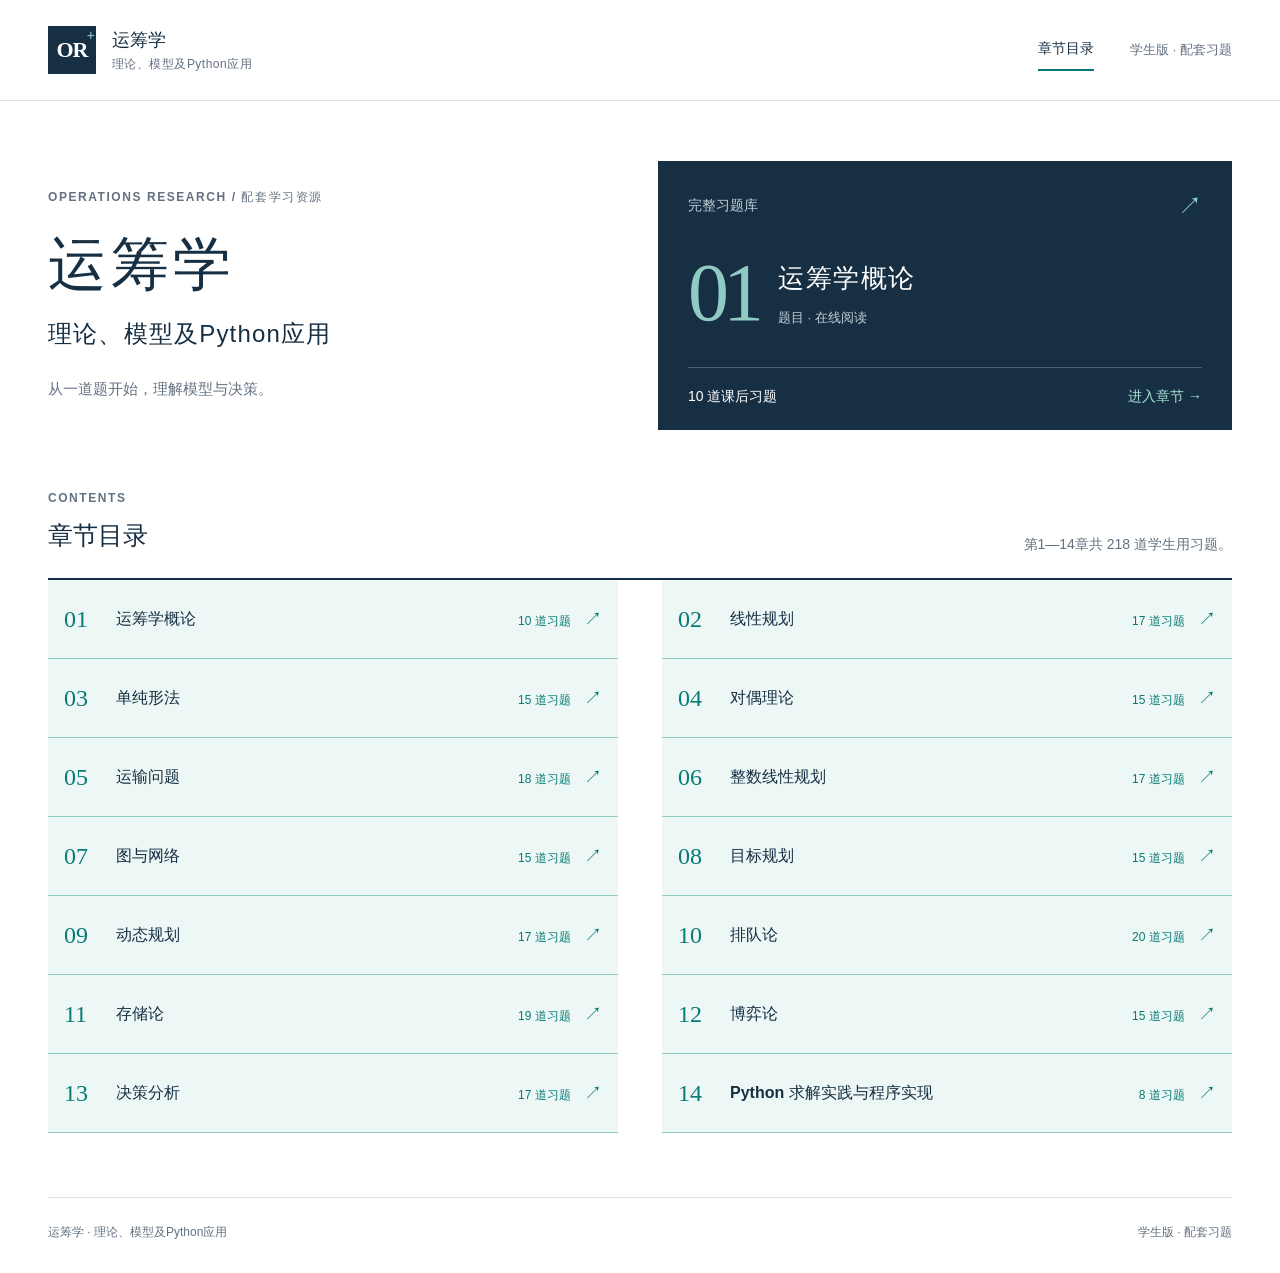
==== commit 2ec81684: "Publish student exercises without answers" ====
--- a/index.html
+++ b/index.html
@@ -1 +1 @@
-<!doctype html><html lang="zh-CN"><head><meta charset="UTF-8"><meta name="viewport" content="width=device-width,initial-scale=1"><meta name="description" content="《运筹学 理论、模型及Python应用》配套习题与答案解析。"><title>章节目录 · 运筹学配套学习资源</title><link rel="stylesheet" href="styles.css"><link rel="icon" href="favicon.svg" type="image/svg+xml"></head><body><a class="skip-link" href="#main">跳至正文</a><header class="site-header"><a class="brand" href="index.html" aria-label="返回教材首页"><span class="brand-symbol">OR<span>+</span></span><span class="brand-name">运筹学<span>理论、模型及Python应用</span></span></a><nav aria-label="主导航"><a href="index.html">章节目录</a><span class="edition">教材配套资源</span></nav></header><main id="main" class="home"><section class="intro"><div><p class="eyebrow">OPERATIONS RESEARCH / 配套学习资源</p><h1>运筹学</h1><p class="book-subtitle">理论、模型及Python应用</p><p class="intro-note">从一道题开始，理解模型与决策。</p></div><a class="featured" href="chapter-02.html"><div class="featured-top"><span>完整习题库</span><span aria-hidden="true">↗</span></div><div class="featured-title"><span class="featured-number">02</span><div><h2>线性规划</h2><p>题目 · 答案 · 解析</p></div></div><div class="featured-bottom"><span>17 道课后习题</span><span>进入章节 →</span></div></a></section><section class="catalog" aria-labelledby="catalog-title"><div class="section-heading"><div><span class="eyebrow">CONTENTS</span><h2 id="catalog-title">章节目录</h2></div><p>第2—14章共 208 道习题，均附答案。</p></div><div class="chapter-list"><div class="chapter-row unavailable"><span class="chapter-number">01</span><span class="chapter-name">运筹学概论</span><span class="row-status">暂无习题</span></div><a class="chapter-row available" href="chapter-02.html"><span class="chapter-number">02</span><span class="chapter-name">线性规划</span><span class="row-status">17 道习题 <span aria-hidden="true">↗</span></span></a><a class="chapter-row available" href="chapter-03.html"><span class="chapter-number">03</span><span class="chapter-name">单纯形法</span><span class="row-status">15 道习题 <span aria-hidden="true">↗</span></span></a><a class="chapter-row available" href="chapter-04.html"><span class="chapter-number">04</span><span class="chapter-name">对偶理论</span><span class="row-status">15 道习题 <span aria-hidden="true">↗</span></span></a><a class="chapter-row available" href="chapter-05.html"><span class="chapter-number">05</span><span class="chapter-name">运输问题</span><span class="row-status">18 道习题 <span aria-hidden="true">↗</span></span></a><a class="chapter-row available" href="chapter-06.html"><span class="chapter-number">06</span><span class="chapter-name">整数线性规划</span><span class="row-status">17 道习题 <span aria-hidden="true">↗</span></span></a><a class="chapter-row available" href="chapter-07.html"><span class="chapter-number">07</span><span class="chapter-name">图与网络</span><span class="row-status">15 道习题 <span aria-hidden="true">↗</span></span></a><a class="chapter-row available" href="chapter-08.html"><span class="chapter-number">08</span><span class="chapter-name">目标规划</span><span class="row-status">15 道习题 <span aria-hidden="true">↗</span></span></a><a class="chapter-row available" href="chapter-09.html"><span class="chapter-number">09</span><span class="chapter-name">动态规划</span><span class="row-status">17 道习题 <span aria-hidden="true">↗</span></span></a><a class="chapter-row available" href="chapter-10.html"><span class="chapter-number">10</span><span class="chapter-name">排队论</span><span class="row-status">20 道习题 <span aria-hidden="true">↗</span></span></a><a class="chapter-row available" href="chapter-11.html"><span class="chapter-number">11</span><span class="chapter-name">存储论</span><span class="row-status">19 道习题 <span aria-hidden="true">↗</span></span></a><a class="chapter-row available" href="chapter-12.html"><span class="chapter-number">12</span><span class="chapter-name">博弈论</span><span class="row-status">15 道习题 <span aria-hidden="true">↗</span></span></a><a class="chapter-row available" href="chapter-13.html"><span class="chapter-number">13</span><span class="chapter-name">决策分析</span><span class="row-status">17 道习题 <span aria-hidden="true">↗</span></span></a><a class="chapter-row available" href="chapter-14.html"><span class="chapter-number">14</span><span class="chapter-name">Python 求解实践与程序实现</span><span class="row-status">8 道习题 <span aria-hidden="true">↗</span></span></a></div></section></main><footer class="site-footer"><span>运筹学 · 理论、模型及Python应用</span><span>配套习题与答案</span></footer></body></html>+<!doctype html><html lang="zh-CN"><head><meta charset="UTF-8"><meta name="viewport" content="width=device-width,initial-scale=1"><meta name="description" content="《运筹学 理论、模型及Python应用》学生用配套习题。"><title>章节目录 · 运筹学配套学习资源</title><link rel="stylesheet" href="styles.css"><link rel="icon" href="favicon.svg" type="image/svg+xml"></head><body><a class="skip-link" href="#main">跳至正文</a><header class="site-header"><a class="brand" href="index.html" aria-label="返回教材首页"><span class="brand-symbol">OR<span>+</span></span><span class="brand-name">运筹学<span>理论、模型及Python应用</span></span></a><nav aria-label="主导航"><a href="index.html">章节目录</a><span class="edition">学生版 · 配套习题</span></nav></header><main id="main" class="home"><section class="intro"><div><p class="eyebrow">OPERATIONS RESEARCH / 配套学习资源</p><h1>运筹学</h1><p class="book-subtitle">理论、模型及Python应用</p><p class="intro-note">从一道题开始，理解模型与决策。</p></div><a class="featured" href="chapter-01.html"><div class="featured-top"><span>完整习题库</span><span aria-hidden="true">↗</span></div><div class="featured-title"><span class="featured-number">01</span><div><h2>运筹学概论</h2><p>题目 · 在线阅读</p></div></div><div class="featured-bottom"><span>10 道课后习题</span><span>进入章节 →</span></div></a></section><section class="catalog" aria-labelledby="catalog-title"><div class="section-heading"><div><span class="eyebrow">CONTENTS</span><h2 id="catalog-title">章节目录</h2></div><p>第1—14章共 218 道学生用习题。</p></div><div class="chapter-list"><a class="chapter-row available" href="chapter-01.html"><span class="chapter-number">01</span><span class="chapter-name">运筹学概论</span><span class="row-status">10 道习题 <span aria-hidden="true">↗</span></span></a><a class="chapter-row available" href="chapter-02.html"><span class="chapter-number">02</span><span class="chapter-name">线性规划</span><span class="row-status">17 道习题 <span aria-hidden="true">↗</span></span></a><a class="chapter-row available" href="chapter-03.html"><span class="chapter-number">03</span><span class="chapter-name">单纯形法</span><span class="row-status">15 道习题 <span aria-hidden="true">↗</span></span></a><a class="chapter-row available" href="chapter-04.html"><span class="chapter-number">04</span><span class="chapter-name">对偶理论</span><span class="row-status">15 道习题 <span aria-hidden="true">↗</span></span></a><a class="chapter-row available" href="chapter-05.html"><span class="chapter-number">05</span><span class="chapter-name">运输问题</span><span class="row-status">18 道习题 <span aria-hidden="true">↗</span></span></a><a class="chapter-row available" href="chapter-06.html"><span class="chapter-number">06</span><span class="chapter-name">整数线性规划</span><span class="row-status">17 道习题 <span aria-hidden="true">↗</span></span></a><a class="chapter-row available" href="chapter-07.html"><span class="chapter-number">07</span><span class="chapter-name">图与网络</span><span class="row-status">15 道习题 <span aria-hidden="true">↗</span></span></a><a class="chapter-row available" href="chapter-08.html"><span class="chapter-number">08</span><span class="chapter-name">目标规划</span><span class="row-status">15 道习题 <span aria-hidden="true">↗</span></span></a><a class="chapter-row available" href="chapter-09.html"><span class="chapter-number">09</span><span class="chapter-name">动态规划</span><span class="row-status">17 道习题 <span aria-hidden="true">↗</span></span></a><a class="chapter-row available" href="chapter-10.html"><span class="chapter-number">10</span><span class="chapter-name">排队论</span><span class="row-status">20 道习题 <span aria-hidden="true">↗</span></span></a><a class="chapter-row available" href="chapter-11.html"><span class="chapter-number">11</span><span class="chapter-name">存储论</span><span class="row-status">19 道习题 <span aria-hidden="true">↗</span></span></a><a class="chapter-row available" href="chapter-12.html"><span class="chapter-number">12</span><span class="chapter-name">博弈论</span><span class="row-status">15 道习题 <span aria-hidden="true">↗</span></span></a><a class="chapter-row available" href="chapter-13.html"><span class="chapter-number">13</span><span class="chapter-name">决策分析</span><span class="row-status">17 道习题 <span aria-hidden="true">↗</span></span></a><a class="chapter-row available" href="chapter-14.html"><span class="chapter-number">14</span><span class="chapter-name">Python 求解实践与程序实现</span><span class="row-status">8 道习题 <span aria-hidden="true">↗</span></span></a></div></section></main><footer class="site-footer"><span>运筹学 · 理论、模型及Python应用</span><span>学生版 · 配套习题</span></footer></body></html>
